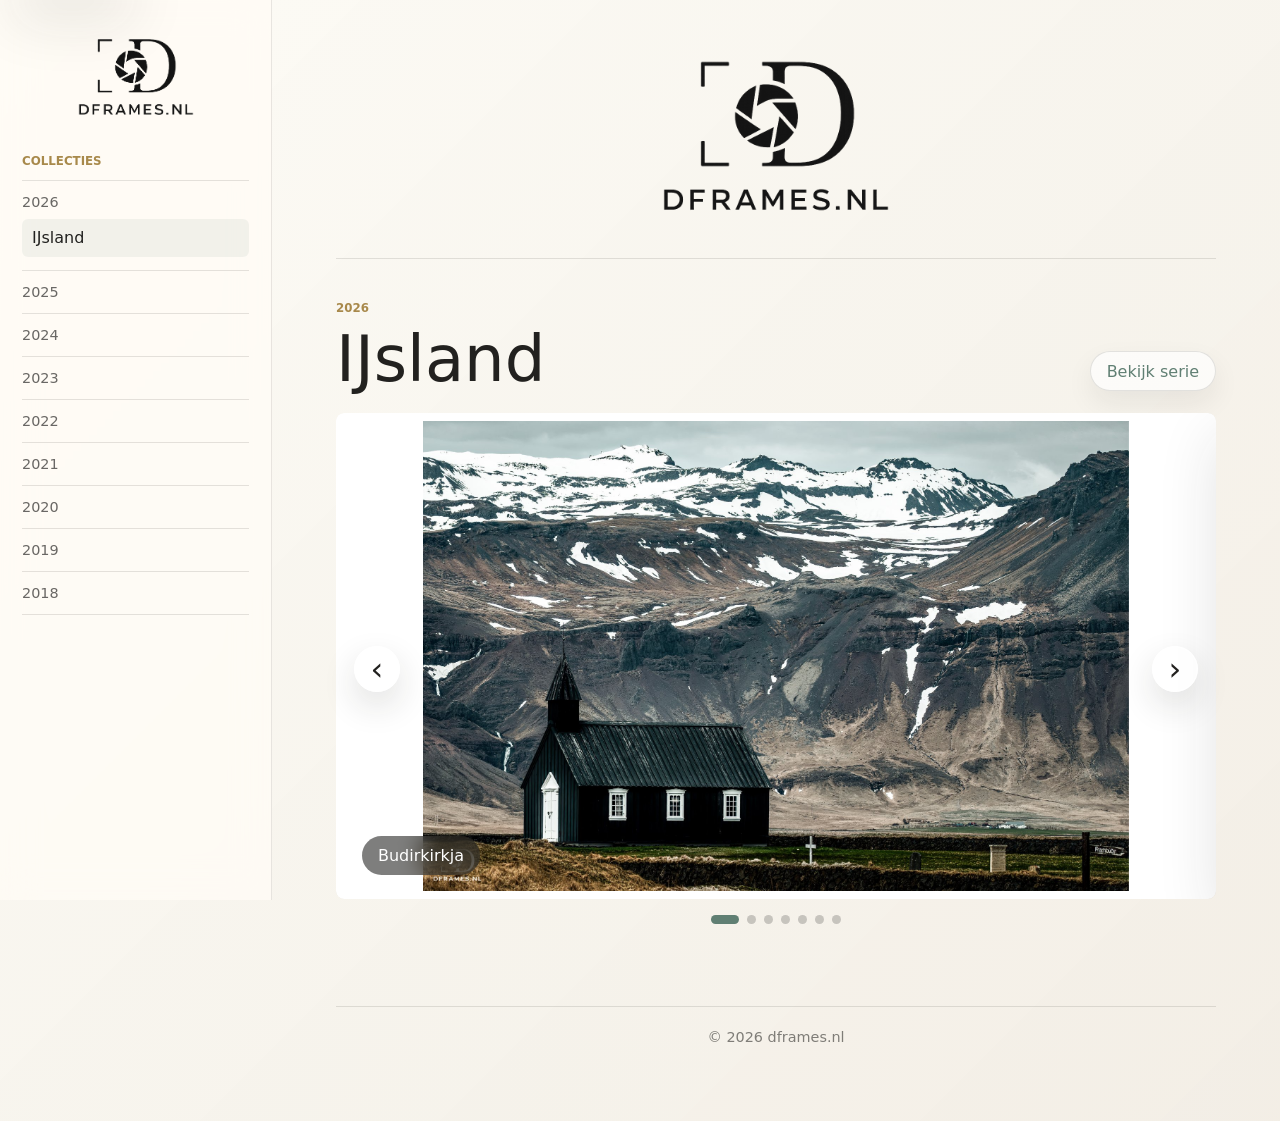
==== index.html @ f3c2ca21 "homepage" ====
<!doctype html>
<html lang="nl">
<head>
  <meta charset="utf-8">
  <meta name="viewport" content="width=device-width, initial-scale=1">
  <title>DFRAMES.NL | Fotografie</title>
  <meta name="description" content="Fotografieportfolio van DFRAMES.NL.">
  <link rel="icon" href="assets/favicon.ico" sizes="any">
  <link rel="icon" href="assets/favicon-32.png" type="image/png">
  <link rel="apple-touch-icon" href="assets/apple-touch-icon.png">
  <link rel="preload" href="assets/dframes-logo-clean.png" as="image">
  <link rel="stylesheet" href="styles.css">
</head>
<body data-base-path="" data-page="home">
  <a class="skip-link" href="#inhoud">Naar inhoud</a>

  <aside class="site-sidebar" aria-label="Hoofdmenu">
    <a class="brand" href="index.html" aria-label="DFRAMES.NL home">
      <img src="assets/dframes-logo-clean.png" alt="DFRAMES.NL" draggable="false">
    </a>
    <nav class="year-nav" aria-label="Fotocollecties">
      <div class="nav-kicker">Collecties</div>
      <ul class="nav-years" data-nav-years></ul>
    </nav>
  </aside>

  <main class="site-main" id="inhoud">
    <section class="home-hero" aria-label="DFRAMES.NL">
      <div class="home-logo protected-media">
        <img src="assets/dframes-logo-clean.png" alt="DFRAMES.NL" draggable="false">
      </div>
    </section>

    <section class="home-carousel-section" aria-labelledby="home-ijsland-title">
      <div class="section-heading">
        <div>
          <p class="eyebrow">2026</p>
          <h1 id="home-ijsland-title">IJsland</h1>
        </div>
        <a class="text-link" href="2026/ijsland/index.html">Bekijk serie</a>
      </div>
      <div class="home-carousel protected-media" data-home-carousel></div>
    </section>

    <footer class="site-footer">
      &copy; <span data-current-year>2026</span> dframes.nl
    </footer>
  </main>

  <div class="lightbox" data-lightbox hidden>
    <button class="lightbox__close" type="button" data-lightbox-close aria-label="Sluiten">&times;</button>
    <button class="lightbox__nav lightbox__nav--prev" type="button" data-lightbox-prev aria-label="Vorige foto">&lsaquo;</button>
    <button class="lightbox__stage protected-media" type="button" data-lightbox-close aria-label="Foto sluiten">
      <img src="" alt="" draggable="false" data-lightbox-image>
    </button>
    <button class="lightbox__nav lightbox__nav--next" type="button" data-lightbox-next aria-label="Volgende foto">&rsaquo;</button>
    <p class="lightbox__caption" data-lightbox-caption></p>
  </div>

  <script src="site-data.js"></script>
  <script src="script.js"></script>
</body>
</html>
---- styles.css ----
:root {
  color-scheme: light;
  --ink: #22211f;
  --muted: #706d66;
  --paper: #f3efe7;
  --panel: rgba(255, 255, 255, 0.86);
  --line: rgba(34, 33, 31, 0.12);
  --accent: #607f73;
  --accent-soft: rgba(96, 127, 115, 0.13);
  --warm: #a8894b;
  --shadow: 0 22px 60px rgba(34, 33, 31, 0.12);
}

* {
  box-sizing: border-box;
}

html {
  min-height: 100%;
  background: var(--paper);
}

body {
  min-height: 100%;
  margin: 0;
  background:
    linear-gradient(135deg, rgba(255, 253, 248, 0.9), rgba(243, 239, 231, 0.94)),
    linear-gradient(90deg, rgba(96, 127, 115, 0.07), rgba(168, 137, 75, 0.12));
  color: var(--ink);
  font-family: ui-sans-serif, system-ui, -apple-system, BlinkMacSystemFont, "Segoe UI", sans-serif;
  font-weight: 400;
  letter-spacing: 0;
}

body.has-lightbox {
  overflow: hidden;
}

a {
  color: inherit;
  text-decoration: none;
}

img {
  display: block;
  max-width: 100%;
  -webkit-user-drag: none;
  user-select: none;
}

button {
  font: inherit;
}

.skip-link {
  position: fixed;
  top: 12px;
  left: 12px;
  z-index: 100;
  transform: translateY(-140%);
  border-radius: 4px;
  background: #fff;
  color: var(--ink);
  padding: 10px 12px;
  box-shadow: var(--shadow);
}

.skip-link:focus {
  transform: translateY(0);
}

.site-sidebar {
  position: fixed;
  inset: 0 auto 0 0;
  z-index: 20;
  width: 272px;
  overflow-y: auto;
  background: rgba(255, 252, 246, 0.82);
  border-right: 1px solid rgba(34, 33, 31, 0.1);
  color: var(--ink);
  padding: 28px 22px;
  backdrop-filter: blur(18px);
}

.brand {
  display: block;
  width: 132px;
  margin: 0 auto;
}

.brand img {
  width: 100%;
  height: auto;
}

.year-nav {
  margin-top: 28px;
}

.nav-kicker,
.eyebrow {
  margin: 0 0 12px;
  color: var(--warm);
  font-size: 0.74rem;
  font-weight: 600;
  letter-spacing: 0;
  text-transform: uppercase;
}

.nav-years,
.nav-subjects {
  margin: 0;
  padding: 0;
  list-style: none;
}

.nav-year {
  padding: 13px 0;
  border-top: 1px solid var(--line);
}

.nav-year:last-child {
  border-bottom: 1px solid var(--line);
}

.nav-year__label {
  color: rgba(34, 33, 31, 0.68);
  font-size: 0.9rem;
  font-weight: 500;
}

.nav-subjects {
  display: grid;
  gap: 7px;
  margin-top: 9px;
}

.nav-subjects:empty {
  display: none;
}

.nav-subjects a {
  display: flex;
  align-items: center;
  min-height: 38px;
  border-radius: 6px;
  padding: 8px 10px;
  color: var(--ink);
  background: rgba(96, 127, 115, 0.08);
  transition: background 180ms ease, color 180ms ease, transform 180ms ease;
}

.nav-subjects a:hover,
.nav-subjects a:focus-visible,
.nav-subjects a.is-active {
  background: var(--accent-soft);
  color: #1b3c32;
  outline: none;
  transform: translateX(2px);
}

.site-main {
  min-height: 100vh;
  margin-left: 272px;
  padding: 38px clamp(24px, 5vw, 76px) 76px;
}

.home-hero {
  display: grid;
  justify-items: center;
  padding: 2px 0 26px;
  text-align: center;
  border-bottom: 1px solid var(--line);
}

.home-logo {
  width: min(260px, 56vw);
}

.home-logo img {
  width: 100%;
  height: auto;
}

.lead {
  max-width: 620px;
  margin: 0;
  color: var(--muted);
  font-size: clamp(1rem, 1.4vw, 1.18rem);
  line-height: 1.65;
}

.home-carousel-section,
.gallery-shell {
  padding-top: 42px;
}

.section-heading {
  display: flex;
  align-items: end;
  justify-content: space-between;
  gap: 24px;
  margin-bottom: 22px;
}

.section-heading h1,
.gallery-header h1 {
  margin: 0;
  font-size: clamp(2.4rem, 5vw, 5rem);
  font-weight: 500;
  line-height: 1;
}

.text-link {
  display: inline-flex;
  align-items: center;
  min-height: 40px;
  border: 1px solid var(--line);
  border-radius: 999px;
  background: rgba(255, 255, 255, 0.68);
  padding: 8px 16px;
  color: var(--accent);
  font-weight: 500;
  box-shadow: 0 12px 28px rgba(34, 33, 31, 0.07);
}

.text-link:hover,
.text-link:focus-visible {
  border-color: rgba(96, 127, 115, 0.35);
  background: #fff;
  outline: none;
}

.home-carousel {
  position: relative;
  width: min(920px, 100%);
  margin: 0 auto;
}

.carousel-viewport {
  overflow: hidden;
  border-radius: 8px;
}

.carousel-track {
  display: flex;
  transition: transform 700ms ease;
  will-change: transform;
}

.carousel-slide {
  position: relative;
  flex: 0 0 100%;
  display: block;
  border: 0;
  background: transparent;
  color: #fff;
  cursor: zoom-in;
  padding: 0;
  text-align: left;
}

.carousel-slide img {
  width: 100%;
  height: clamp(300px, 54vh, 540px);
  object-fit: contain;
  background: #fff;
  border: 8px solid #fff;
  border-radius: 8px;
  box-shadow: var(--shadow);
  pointer-events: none;
}

.carousel-caption {
  position: absolute;
  left: 26px;
  bottom: 24px;
  max-width: min(520px, calc(100% - 52px));
  border-radius: 999px;
  background: rgba(34, 33, 31, 0.58);
  padding: 10px 16px;
  font-size: 1rem;
  font-weight: 500;
  backdrop-filter: blur(12px);
}

.carousel-caption:empty {
  display: none;
}

.carousel-button {
  position: absolute;
  top: 50%;
  z-index: 5;
  display: grid;
  width: 46px;
  height: 46px;
  place-items: center;
  border: 1px solid rgba(255, 255, 255, 0.74);
  border-radius: 999px;
  background: rgba(255, 255, 255, 0.72);
  color: var(--ink);
  cursor: pointer;
  font-size: 2rem;
  line-height: 1;
  transform: translateY(-50%);
  box-shadow: 0 14px 34px rgba(34, 33, 31, 0.14);
}

.carousel-button:hover,
.carousel-button:focus-visible {
  background: #fff;
  outline: none;
}

.carousel-button--prev {
  left: 18px;
}

.carousel-button--next {
  right: 18px;
}

.carousel-dots {
  display: flex;
  justify-content: center;
  gap: 8px;
  margin-top: 16px;
}

.carousel-dot {
  width: 9px;
  height: 9px;
  border: 0;
  border-radius: 999px;
  background: rgba(34, 33, 31, 0.22);
  padding: 0;
  cursor: pointer;
}

.carousel-dot.is-active {
  width: 28px;
  background: var(--accent);
}

.gallery-header {
  display: grid;
  grid-template-columns: minmax(0, 1fr) auto;
  align-items: end;
  gap: 24px;
  padding: 30px 0 42px;
  border-bottom: 1px solid var(--line);
}

.gallery-header .lead {
  margin-top: 18px;
}

.gallery-count {
  min-width: 112px;
  border: 1px solid var(--line);
  border-radius: 999px;
  background: rgba(255, 255, 255, 0.72);
  padding: 12px 16px;
  color: var(--muted);
  font-weight: 500;
  text-align: center;
  box-shadow: 0 12px 30px rgba(34, 33, 31, 0.08);
}

.site-footer {
  margin-top: clamp(46px, 7vw, 82px);
  border-top: 1px solid var(--line);
  padding-top: 22px;
  color: rgba(34, 33, 31, 0.56);
  font-size: 0.9rem;
  text-align: center;
}

.gallery-grid {
  display: grid;
  grid-template-columns: repeat(auto-fit, minmax(260px, 1fr));
  gap: clamp(16px, 2vw, 28px);
}

.photo-card {
  position: relative;
  display: block;
  width: 100%;
  overflow: hidden;
  border: 8px solid #fff;
  border-radius: 8px;
  background: #fff;
  padding: 0;
  cursor: zoom-in;
  box-shadow: 0 18px 42px rgba(34, 33, 31, 0.14);
  transition: transform 200ms ease, box-shadow 200ms ease;
}

.photo-card::before {
  content: "";
  display: block;
  aspect-ratio: 4 / 3;
}

.photo-card img {
  position: absolute;
  inset: 0;
  width: 100%;
  height: 100%;
  object-fit: cover;
  pointer-events: none;
}

.photo-card:hover,
.photo-card:focus-visible {
  transform: translateY(-3px);
  box-shadow: 0 24px 60px rgba(34, 33, 31, 0.18);
  outline: none;
}

.photo-card__guard {
  position: absolute;
  inset: 0;
  z-index: 1;
}

.photo-card__caption {
  position: absolute;
  inset: auto 0 0;
  z-index: 2;
  display: block;
  min-height: 52px;
  padding: 26px 14px 12px;
  background: linear-gradient(180deg, transparent, rgba(34, 33, 31, 0.62));
  color: #fff;
  font-size: 0.94rem;
  font-weight: 500;
  text-align: left;
}

.photo-card__caption:empty {
  display: none;
}

.empty-gallery {
  grid-column: 1 / -1;
  display: grid;
  min-height: 260px;
  place-items: center;
  gap: 8px;
  border: 1px dashed rgba(34, 33, 31, 0.2);
  border-radius: 8px;
  background: rgba(255, 255, 255, 0.64);
  color: var(--muted);
  text-align: center;
}

.empty-gallery strong {
  color: var(--ink);
  font-size: 1.18rem;
  font-weight: 500;
}

.lightbox[hidden] {
  display: none;
}

.lightbox {
  position: fixed;
  inset: 0;
  z-index: 60;
  display: grid;
  grid-template-rows: 1fr auto;
  place-items: center;
  gap: 18px;
  background: rgba(20, 20, 20, 0.86);
  padding: clamp(18px, 4vw, 48px);
}

.lightbox__stage {
  display: grid;
  width: auto;
  max-width: calc(100vw - 36px);
  max-height: 78vh;
  border: 0;
  background: transparent;
  padding: 0;
  cursor: zoom-out;
}

.lightbox__stage img {
  width: auto;
  max-width: min(1120px, calc(100vw - 36px));
  max-height: calc(78vh - 16px);
  object-fit: contain;
  border: 6px solid #fff;
  border-radius: 8px;
  background: #fff;
  box-shadow: 0 30px 120px rgba(0, 0, 0, 0.38);
  pointer-events: none;
}

.lightbox__caption {
  min-height: 1.4em;
  margin: 0;
  color: rgba(255, 255, 255, 0.86);
  font-weight: 500;
}

.lightbox__close {
  position: fixed;
  top: 18px;
  right: 18px;
  z-index: 70;
  display: grid;
  width: 44px;
  height: 44px;
  place-items: center;
  border: 1px solid rgba(255, 255, 255, 0.22);
  border-radius: 50%;
  background: rgba(255, 255, 255, 0.12);
  color: #fff;
  cursor: pointer;
  font-size: 1.8rem;
  line-height: 1;
}

.lightbox__nav {
  position: fixed;
  top: 50%;
  z-index: 70;
  display: grid;
  width: 54px;
  height: 54px;
  place-items: center;
  border: 1px solid rgba(255, 255, 255, 0.32);
  border-radius: 50%;
  background: rgba(255, 255, 255, 0.16);
  color: #fff;
  cursor: pointer;
  font-size: 2.6rem;
  line-height: 1;
  transform: translateY(-50%);
}

.lightbox__nav:hover,
.lightbox__nav:focus-visible {
  background: rgba(255, 255, 255, 0.28);
  outline: none;
}

.lightbox__nav--prev {
  left: clamp(16px, 4vw, 42px);
}

.lightbox__nav--next {
  right: clamp(16px, 4vw, 42px);
}

@media (max-width: 980px) {
  .site-sidebar {
    position: static;
    width: auto;
    max-height: none;
    padding: 20px;
  }

  .brand {
    width: 126px;
    max-width: 46vw;
  }

  .nav-years {
    display: grid;
    grid-template-columns: repeat(auto-fit, minmax(86px, 1fr));
    gap: 10px;
  }

  .nav-year {
    border: 1px solid var(--line);
    border-radius: 8px;
    padding: 10px;
  }

  .nav-year:last-child {
    border-bottom: 1px solid var(--line);
  }

  .site-main {
    margin-left: 0;
    padding: 34px 20px 56px;
  }

  .gallery-header {
    grid-template-columns: 1fr;
  }
}

@media (max-width: 640px) {
  .section-heading {
    align-items: start;
    flex-direction: column;
  }

  .section-heading h1,
  .gallery-header h1 {
    font-size: 3rem;
  }

  .carousel-slide img {
    height: 300px;
  }

  .carousel-button {
    width: 40px;
    height: 40px;
    font-size: 1.7rem;
  }

  .carousel-caption {
    left: 18px;
    bottom: 18px;
  }

  .lightbox__nav {
    width: 44px;
    height: 44px;
    font-size: 2rem;
  }

  .gallery-grid {
    grid-template-columns: 1fr;
  }
}
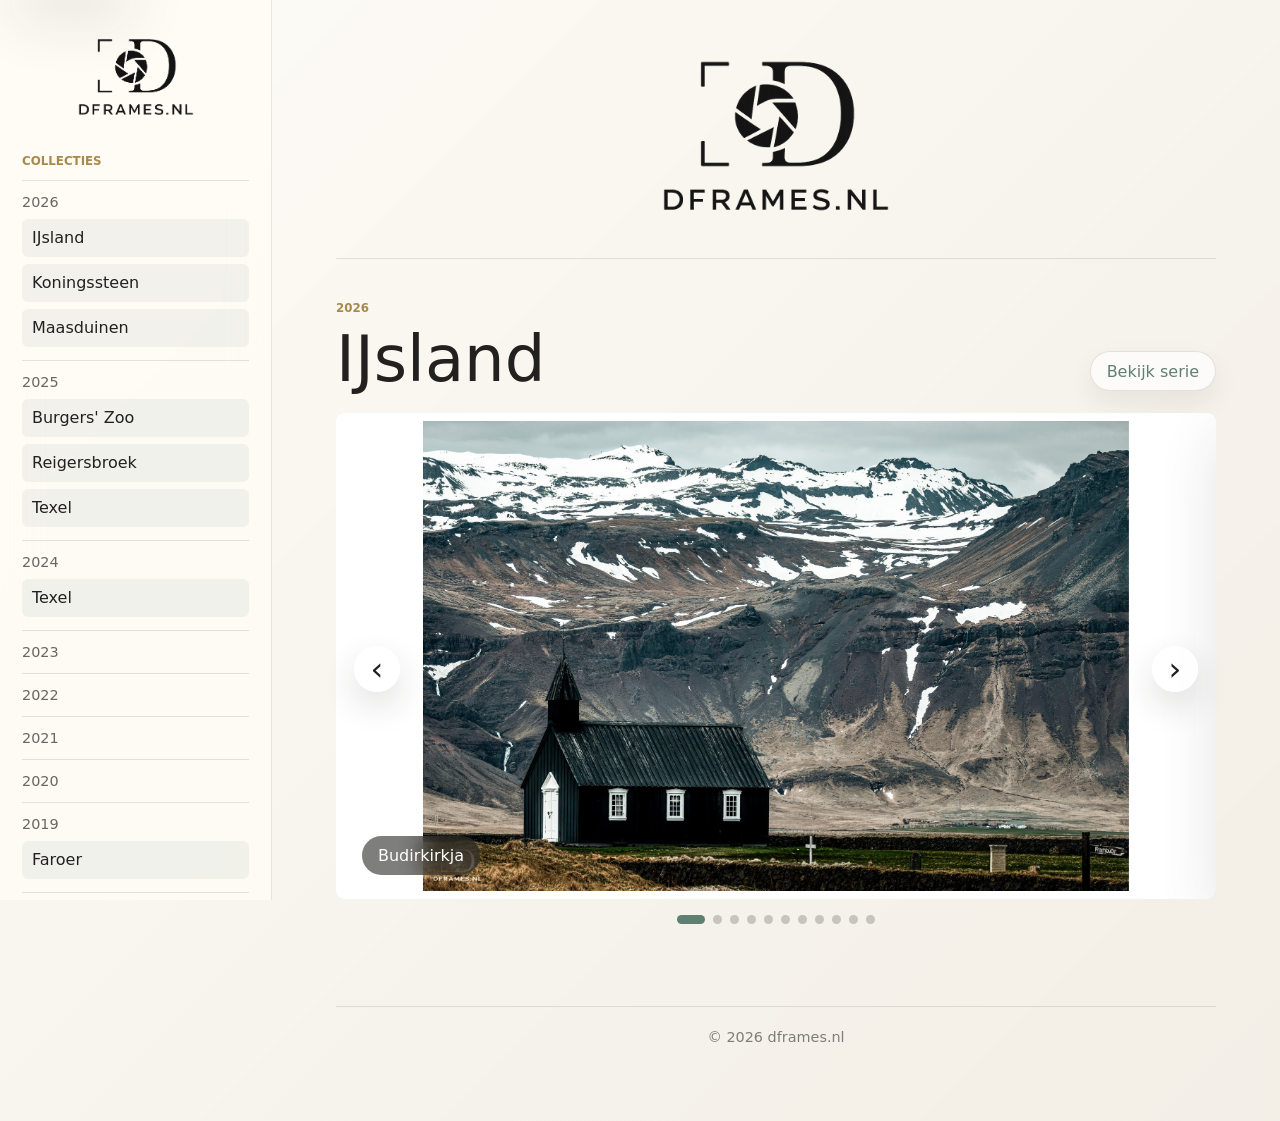
==== commit 219b677e: "24-5-2026_2" ====
--- a/index.html
+++ b/index.html
@@ -9,7 +9,7 @@
   <link rel="icon" href="assets/favicon-32.png" type="image/png">
   <link rel="apple-touch-icon" href="assets/apple-touch-icon.png">
   <link rel="preload" href="assets/dframes-logo-clean.png" as="image">
-  <link rel="stylesheet" href="styles.css">
+  <link rel="stylesheet" href="styles.css?v=20260524-1">
 </head>
 <body data-base-path="" data-page="home">
   <a class="skip-link" href="#inhoud">Naar inhoud</a>
@@ -18,7 +18,10 @@
     <a class="brand" href="index.html" aria-label="DFRAMES.NL home">
       <img src="assets/dframes-logo-clean.png" alt="DFRAMES.NL" draggable="false">
     </a>
-    <nav class="year-nav" aria-label="Fotocollecties">
+    <button class="menu-toggle" type="button" aria-expanded="false" aria-controls="collections-menu" aria-label="Collecties openen" data-menu-toggle>
+      <span aria-hidden="true"></span>
+    </button>
+    <nav class="year-nav" id="collections-menu" aria-label="Fotocollecties">
       <div class="nav-kicker">Collecties</div>
       <ul class="nav-years" data-nav-years></ul>
     </nav>
@@ -57,7 +60,7 @@
     <p class="lightbox__caption" data-lightbox-caption></p>
   </div>
 
-  <script src="site-data.js"></script>
-  <script src="script.js"></script>
+  <script src="site-data.js?v=20260524-1"></script>
+  <script src="script.js?v=20260524-1"></script>
 </body>
 </html>
--- a/styles.css
+++ b/styles.css
@@ -1,4 +1,4 @@
-:root {
+﻿:root {
   color-scheme: light;
   --ink: #22211f;
   --muted: #706d66;
@@ -91,6 +91,10 @@
 .brand img {
   width: 100%;
   height: auto;
+}
+
+.menu-toggle {
+  display: none;
 }
 
 .year-nav {
@@ -560,44 +564,182 @@
 
 @media (max-width: 980px) {
   .site-sidebar {
-    position: static;
+    position: sticky;
+    top: 0;
+    display: grid;
+    grid-template-columns: 44px minmax(0, 1fr) 44px;
+    align-items: center;
+    gap: 10px;
     width: auto;
     max-height: none;
-    padding: 20px;
+    padding: 12px 16px;
+    border-right: 0;
+    border-bottom: 1px solid rgba(34, 33, 31, 0.1);
   }
 
   .brand {
-    width: 126px;
-    max-width: 46vw;
+    grid-column: 2;
+    width: 104px;
+    max-width: 42vw;
+  }
+
+  .menu-toggle {
+    display: grid;
+    grid-column: 3;
+    width: 42px;
+    height: 42px;
+    place-items: center;
+    justify-self: end;
+    border: 1px solid var(--line);
+    border-radius: 50%;
+    background: rgba(255, 255, 255, 0.62);
+    color: var(--ink);
+    cursor: pointer;
+  }
+
+  .menu-toggle:hover,
+  .menu-toggle:focus-visible {
+    background: #fff;
+    outline: none;
+  }
+
+  .menu-toggle span,
+  .menu-toggle span::before,
+  .menu-toggle span::after {
+    display: block;
+    width: 20px;
+    height: 2px;
+    border-radius: 999px;
+    background: currentColor;
+    transition: transform 180ms ease, opacity 180ms ease;
+  }
+
+  .menu-toggle span {
+    position: relative;
+  }
+
+  .menu-toggle span::before,
+  .menu-toggle span::after {
+    content: "";
+    position: absolute;
+    left: 0;
+  }
+
+  .menu-toggle span::before {
+    transform: translateY(-7px);
+  }
+
+  .menu-toggle span::after {
+    transform: translateY(7px);
+  }
+
+  .site-sidebar.is-menu-open .menu-toggle span {
+    background: transparent;
+  }
+
+  .site-sidebar.is-menu-open .menu-toggle span::before {
+    transform: rotate(45deg);
+  }
+
+  .site-sidebar.is-menu-open .menu-toggle span::after {
+    transform: rotate(-45deg);
+  }
+
+  .site-sidebar.is-menu-open {
+    max-height: 100svh;
+  }
+
+  .year-nav {
+    display: none;
+    grid-column: 1 / -1;
+    width: 100%;
+    margin-top: 4px;
+    padding-top: 12px;
+    border-top: 1px solid var(--line);
+  }
+
+  .site-sidebar.is-menu-open .year-nav {
+    display: block;
   }
 
   .nav-years {
     display: grid;
-    grid-template-columns: repeat(auto-fit, minmax(86px, 1fr));
-    gap: 10px;
+    grid-template-columns: repeat(auto-fit, minmax(190px, 1fr));
+    gap: 12px;
   }
 
   .nav-year {
+    min-width: 0;
     border: 1px solid var(--line);
     border-radius: 8px;
-    padding: 10px;
+    padding: 12px;
   }
 
   .nav-year:last-child {
     border-bottom: 1px solid var(--line);
   }
 
+  .nav-subjects a {
+    width: 100%;
+    box-sizing: border-box;
+    line-height: 1.22;
+    white-space: normal;
+    overflow-wrap: break-word;
+  }
+
   .site-main {
     margin-left: 0;
-    padding: 34px 20px 56px;
+    padding: 22px 20px 56px;
+  }
+
+  body[data-page="home"] .site-main {
+    padding-top: 14px;
+  }
+
+  body[data-page="home"] .home-hero {
+    display: none;
+  }
+
+  body[data-page="home"] .home-carousel-section {
+    display: flex;
+    flex-direction: column;
+    padding-top: 0;
+  }
+
+  body[data-page="home"] .home-carousel {
+    order: 1;
+  }
+
+  body[data-page="home"] .section-heading {
+    order: 2;
+    align-items: center;
+    margin: 14px 0 0;
+  }
+
+  body[data-page="home"] .section-heading h1 {
+    font-size: clamp(1.35rem, 6vw, 1.9rem);
+  }
+
+  body[data-page="home"] .section-heading .eyebrow {
+    margin-bottom: 4px;
   }
 
   .gallery-header {
     grid-template-columns: 1fr;
+    gap: 16px;
+    padding: 22px 0 28px;
+  }
+
+  .gallery-header h1 {
+    font-size: clamp(1.8rem, 8vw, 2.4rem);
   }
 }
 
 @media (max-width: 640px) {
+  .nav-years {
+    grid-template-columns: 1fr;
+  }
+
   .section-heading {
     align-items: start;
     flex-direction: column;
@@ -605,11 +747,20 @@
 
   .section-heading h1,
   .gallery-header h1 {
-    font-size: 3rem;
+    font-size: 2rem;
+  }
+
+  body[data-page="home"] .section-heading {
+    align-items: center;
+    flex-direction: row;
+  }
+
+  body[data-page="home"] .section-heading h1 {
+    font-size: 1.45rem;
   }
 
   .carousel-slide img {
-    height: 300px;
+    height: min(66vw, 280px);
   }
 
   .carousel-button {
@@ -633,3 +784,4 @@
     grid-template-columns: 1fr;
   }
 }
+
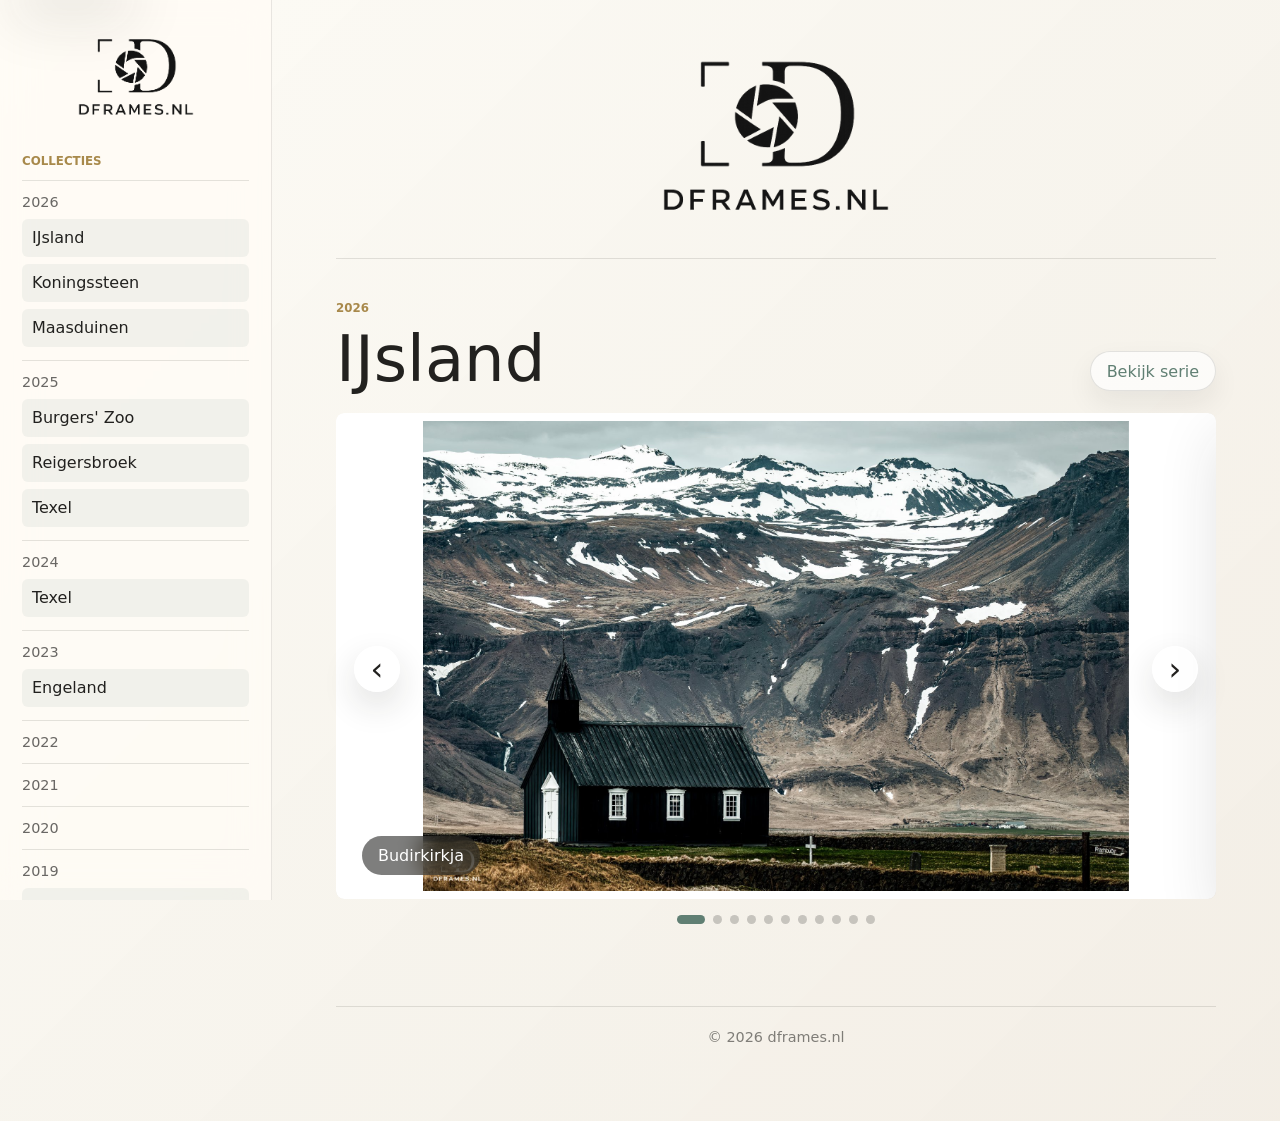
==== commit dd92ce7c: "24-5-2026_3" ====
--- a/index.html
+++ b/index.html
@@ -9,7 +9,7 @@
   <link rel="icon" href="assets/favicon-32.png" type="image/png">
   <link rel="apple-touch-icon" href="assets/apple-touch-icon.png">
   <link rel="preload" href="assets/dframes-logo-clean.png" as="image">
-  <link rel="stylesheet" href="styles.css?v=20260524-1">
+  <link rel="stylesheet" href="styles.css?v=20260524-3">
 </head>
 <body data-base-path="" data-page="home">
   <a class="skip-link" href="#inhoud">Naar inhoud</a>
@@ -60,7 +60,7 @@
     <p class="lightbox__caption" data-lightbox-caption></p>
   </div>
 
-  <script src="site-data.js?v=20260524-1"></script>
-  <script src="script.js?v=20260524-1"></script>
+  <script src="site-data.js?v=20260524-3"></script>
+  <script src="script.js?v=20260524-3"></script>
 </body>
 </html>
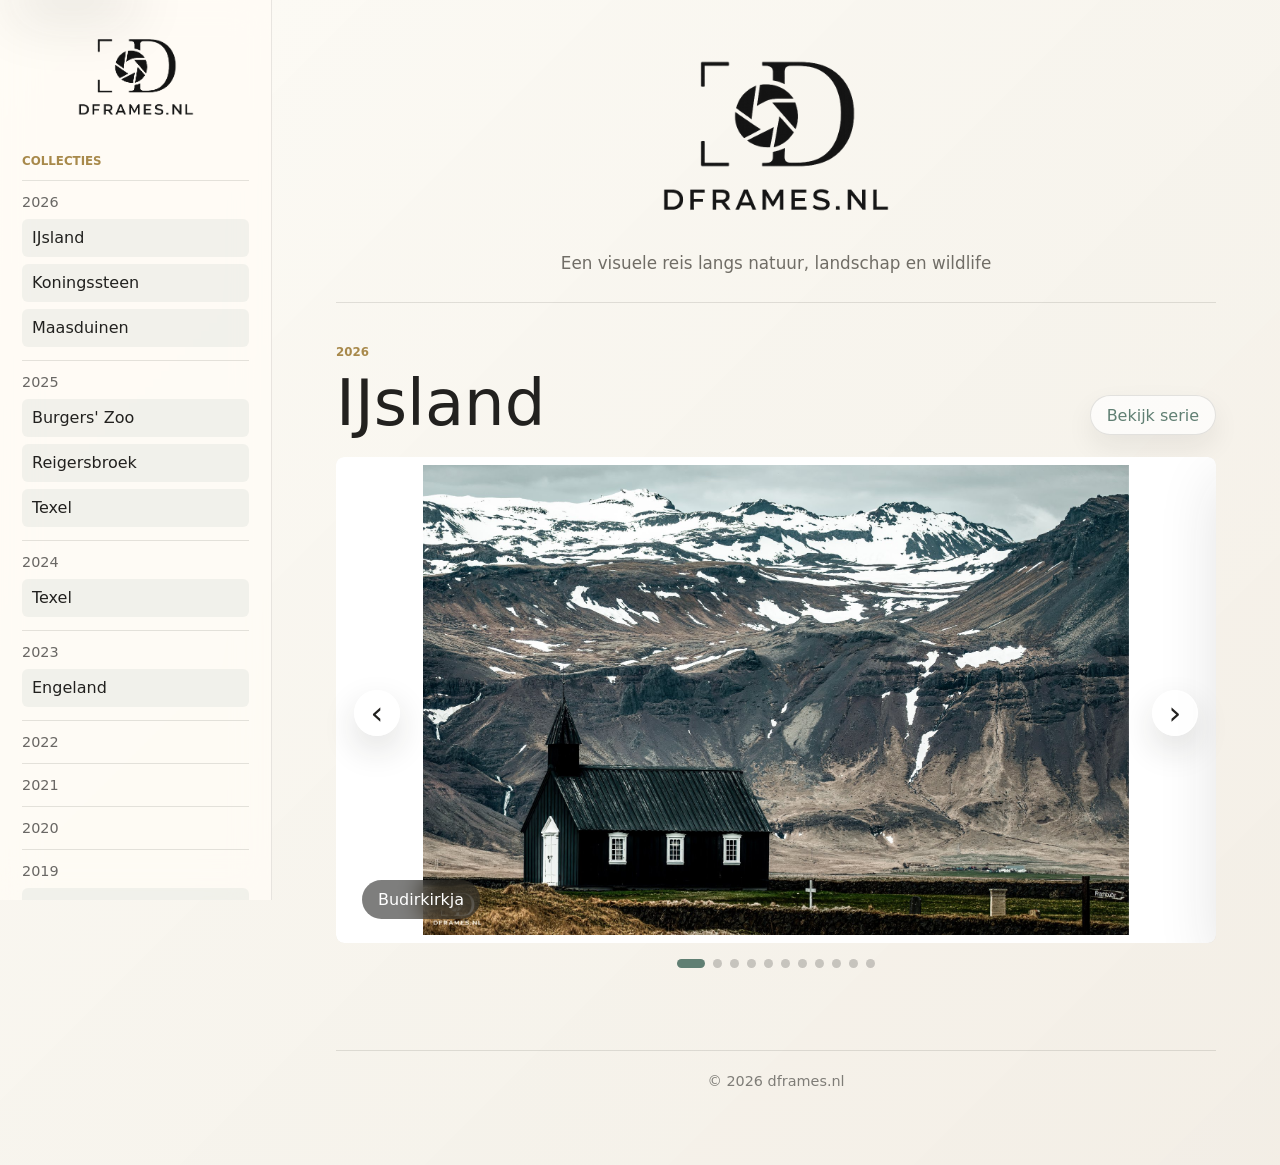
==== commit e03f3abd: "1" ====
--- a/index.html
+++ b/index.html
@@ -9,7 +9,7 @@
   <link rel="icon" href="assets/favicon-32.png" type="image/png">
   <link rel="apple-touch-icon" href="assets/apple-touch-icon.png">
   <link rel="preload" href="assets/dframes-logo-clean.png" as="image">
-  <link rel="stylesheet" href="styles.css?v=20260524-3">
+  <link rel="stylesheet" href="styles.css?v=20260524-5">
 </head>
 <body data-base-path="" data-page="home">
   <a class="skip-link" href="#inhoud">Naar inhoud</a>
@@ -32,6 +32,7 @@
       <div class="home-logo protected-media">
         <img src="assets/dframes-logo-clean.png" alt="DFRAMES.NL" draggable="false">
       </div>
+      <p class="home-tagline">Een visuele reis langs natuur, landschap en wildlife</p>
     </section>
 
     <section class="home-carousel-section" aria-labelledby="home-ijsland-title">
@@ -60,7 +61,7 @@
     <p class="lightbox__caption" data-lightbox-caption></p>
   </div>
 
-  <script src="site-data.js?v=20260524-3"></script>
-  <script src="script.js?v=20260524-3"></script>
+  <script src="site-data.js?v=20260524-5"></script>
+  <script src="script.js?v=20260524-5"></script>
 </body>
 </html>
--- a/styles.css
+++ b/styles.css
@@ -1,4 +1,4 @@
-﻿:root {
+:root {
   color-scheme: light;
   --ink: #22211f;
   --muted: #706d66;
@@ -184,6 +184,14 @@
 .home-logo img {
   width: 100%;
   height: auto;
+}
+
+.home-tagline {
+  max-width: 620px;
+  margin: 18px auto 0;
+  color: var(--muted);
+  font-size: 1.05rem;
+  line-height: 1.55;
 }
 
 .lead {
@@ -697,7 +705,19 @@
   }
 
   body[data-page="home"] .home-hero {
+    display: grid;
+    padding: 10px 0 18px;
+    border-bottom: 0;
+  }
+
+  body[data-page="home"] .home-logo {
     display: none;
+  }
+
+  body[data-page="home"] .home-tagline {
+    max-width: 34rem;
+    margin-top: 0;
+    font-size: 1rem;
   }
 
   body[data-page="home"] .home-carousel-section {
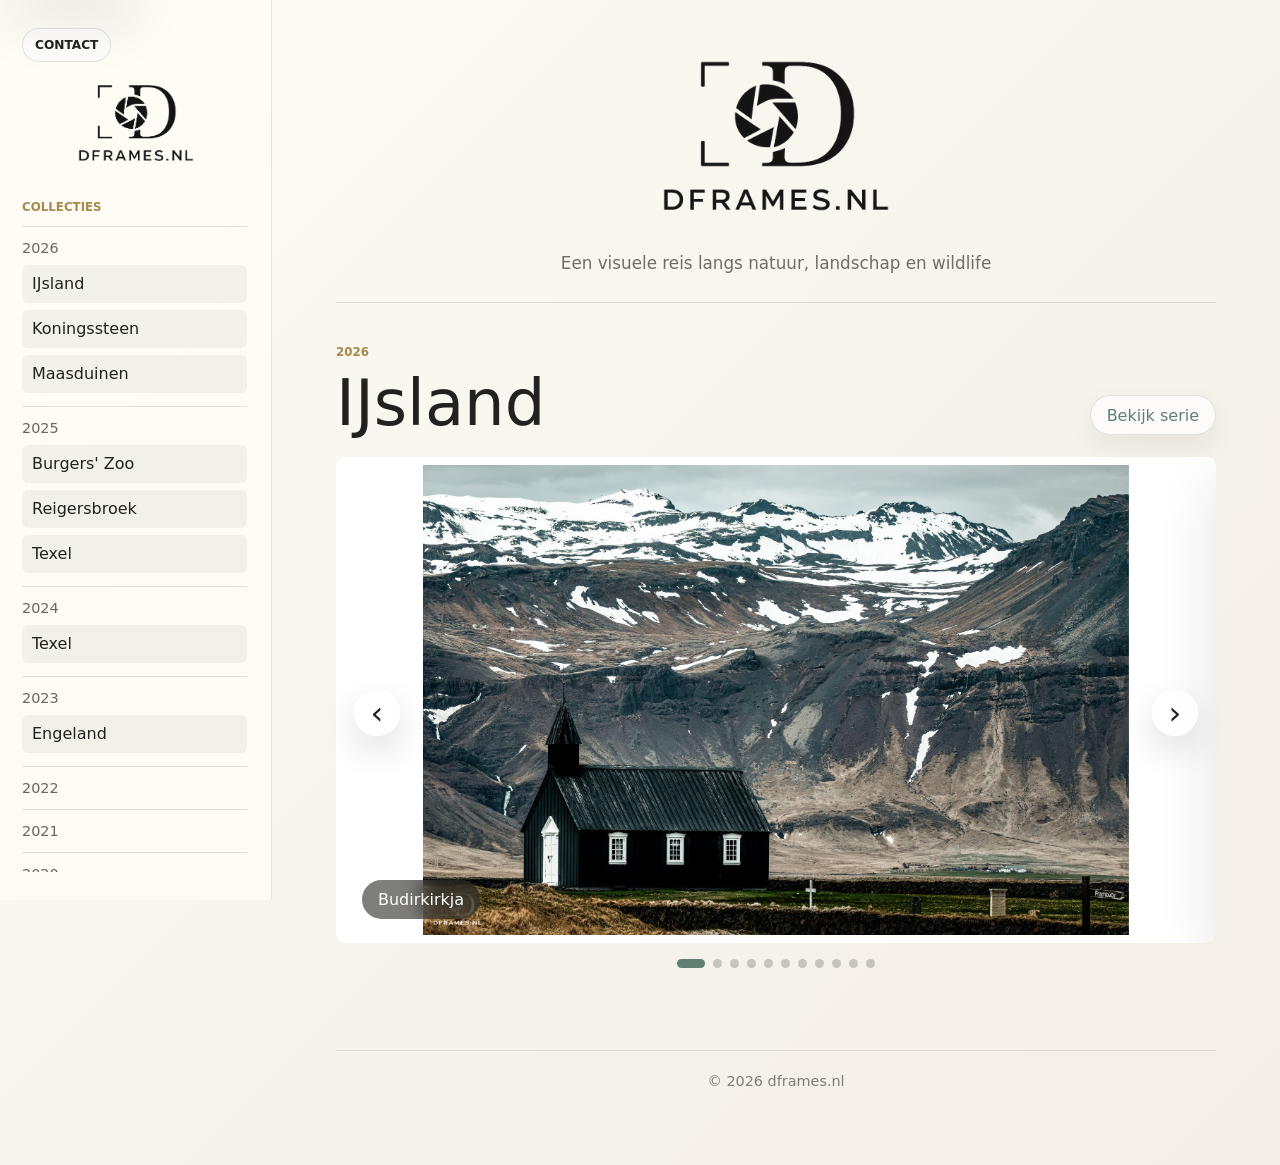
==== commit b5620ce7: "2" ====
--- a/index.html
+++ b/index.html
@@ -9,18 +9,23 @@
   <link rel="icon" href="assets/favicon-32.png" type="image/png">
   <link rel="apple-touch-icon" href="assets/apple-touch-icon.png">
   <link rel="preload" href="assets/dframes-logo-clean.png" as="image">
-  <link rel="stylesheet" href="styles.css?v=20260524-5">
+  <link rel="stylesheet" href="styles.css?v=20260524-8">
 </head>
 <body data-base-path="" data-page="home">
   <a class="skip-link" href="#inhoud">Naar inhoud</a>
 
   <aside class="site-sidebar" aria-label="Hoofdmenu">
+    <a class="top-contact" href="mailto:info@dframes.nl" aria-label="Mail DFRAMES.NL via info@dframes.nl">Contact</a>
     <a class="brand" href="index.html" aria-label="DFRAMES.NL home">
       <img src="assets/dframes-logo-clean.png" alt="DFRAMES.NL" draggable="false">
     </a>
     <button class="menu-toggle" type="button" aria-expanded="false" aria-controls="collections-menu" aria-label="Collecties openen" data-menu-toggle>
       <span aria-hidden="true"></span>
     </button>
+    <a class="sidebar-contact" href="mailto:info@dframes.nl" aria-label="Mail DFRAMES.NL via info@dframes.nl">
+      <span>Contact</span>
+      <strong>info@dframes.nl</strong>
+    </a>
     <nav class="year-nav" id="collections-menu" aria-label="Fotocollecties">
       <div class="nav-kicker">Collecties</div>
       <ul class="nav-years" data-nav-years></ul>
@@ -61,7 +66,7 @@
     <p class="lightbox__caption" data-lightbox-caption></p>
   </div>
 
-  <script src="site-data.js?v=20260524-5"></script>
-  <script src="script.js?v=20260524-5"></script>
+  <script src="site-data.js?v=20260524-8"></script>
+  <script src="script.js?v=20260524-8"></script>
 </body>
 </html>
--- a/styles.css
+++ b/styles.css
@@ -71,6 +71,8 @@
 
 .site-sidebar {
   position: fixed;
+  display: flex;
+  flex-direction: column;
   inset: 0 auto 0 0;
   z-index: 20;
   width: 272px;
@@ -82,10 +84,37 @@
   backdrop-filter: blur(18px);
 }
 
+.top-contact {
+  align-self: flex-start;
+  display: inline-flex;
+  min-height: 34px;
+  align-items: center;
+  justify-content: center;
+  padding: 7px 12px;
+  border: 1px solid rgba(34, 33, 31, 0.12);
+  border-radius: 999px;
+  background: rgba(255, 255, 255, 0.58);
+  color: var(--ink);
+  font-size: 0.76rem;
+  font-weight: 600;
+  line-height: 1;
+  text-transform: uppercase;
+  transition: background 180ms ease, border-color 180ms ease, color 180ms ease, transform 180ms ease;
+}
+
+.top-contact:hover,
+.top-contact:focus-visible {
+  border-color: rgba(96, 127, 115, 0.36);
+  background: var(--accent-soft);
+  color: #1b3c32;
+  outline: none;
+  transform: translateY(-1px);
+}
+
 .brand {
   display: block;
   width: 132px;
-  margin: 0 auto;
+  margin: 12px auto 0;
 }
 
 .brand img {
@@ -98,7 +127,11 @@
 }
 
 .year-nav {
+  flex: 1 1 auto;
+  min-height: 0;
   margin-top: 28px;
+  overflow-y: auto;
+  padding-right: 2px;
 }
 
 .nav-kicker,
@@ -161,6 +194,41 @@
   color: #1b3c32;
   outline: none;
   transform: translateX(2px);
+}
+
+.sidebar-contact {
+  display: none;
+  gap: 3px;
+  margin-top: 22px;
+  padding: 13px 14px;
+  border: 1px solid rgba(34, 33, 31, 0.12);
+  border-radius: 8px;
+  background: rgba(255, 255, 255, 0.58);
+  color: var(--ink);
+  box-shadow: 0 12px 28px rgba(34, 33, 31, 0.06);
+  transition: background 180ms ease, border-color 180ms ease, transform 180ms ease;
+}
+
+.sidebar-contact span {
+  color: var(--warm);
+  font-size: 0.74rem;
+  font-weight: 600;
+  letter-spacing: 0;
+  text-transform: uppercase;
+}
+
+.sidebar-contact strong {
+  font-size: 0.95rem;
+  font-weight: 600;
+}
+
+.sidebar-contact:hover,
+.sidebar-contact:focus-visible {
+  border-color: rgba(96, 127, 115, 0.36);
+  background: var(--accent-soft);
+  color: #1b3c32;
+  outline: none;
+  transform: translateY(-1px);
 }
 
 .site-main {
@@ -585,10 +653,20 @@
     border-bottom: 1px solid rgba(34, 33, 31, 0.1);
   }
 
+  .top-contact {
+    position: absolute;
+    top: 12px;
+    left: 16px;
+    min-height: 42px;
+    padding: 0 11px;
+    font-size: 0.7rem;
+  }
+
   .brand {
     grid-column: 2;
     width: 104px;
     max-width: 42vw;
+    margin: 0 auto;
   }
 
   .menu-toggle {
@@ -658,6 +736,10 @@
   }
 
   .year-nav {
+    flex: none;
+    min-height: auto;
+    overflow-y: visible;
+    padding-right: 0;
     display: none;
     grid-column: 1 / -1;
     width: 100%;
@@ -695,6 +777,16 @@
     overflow-wrap: break-word;
   }
 
+  .sidebar-contact {
+    display: none;
+    grid-column: 1 / -1;
+    margin-top: 12px;
+  }
+
+  .site-sidebar.is-menu-open .sidebar-contact {
+    display: grid;
+  }
+
   .site-main {
     margin-left: 0;
     padding: 22px 20px 56px;
